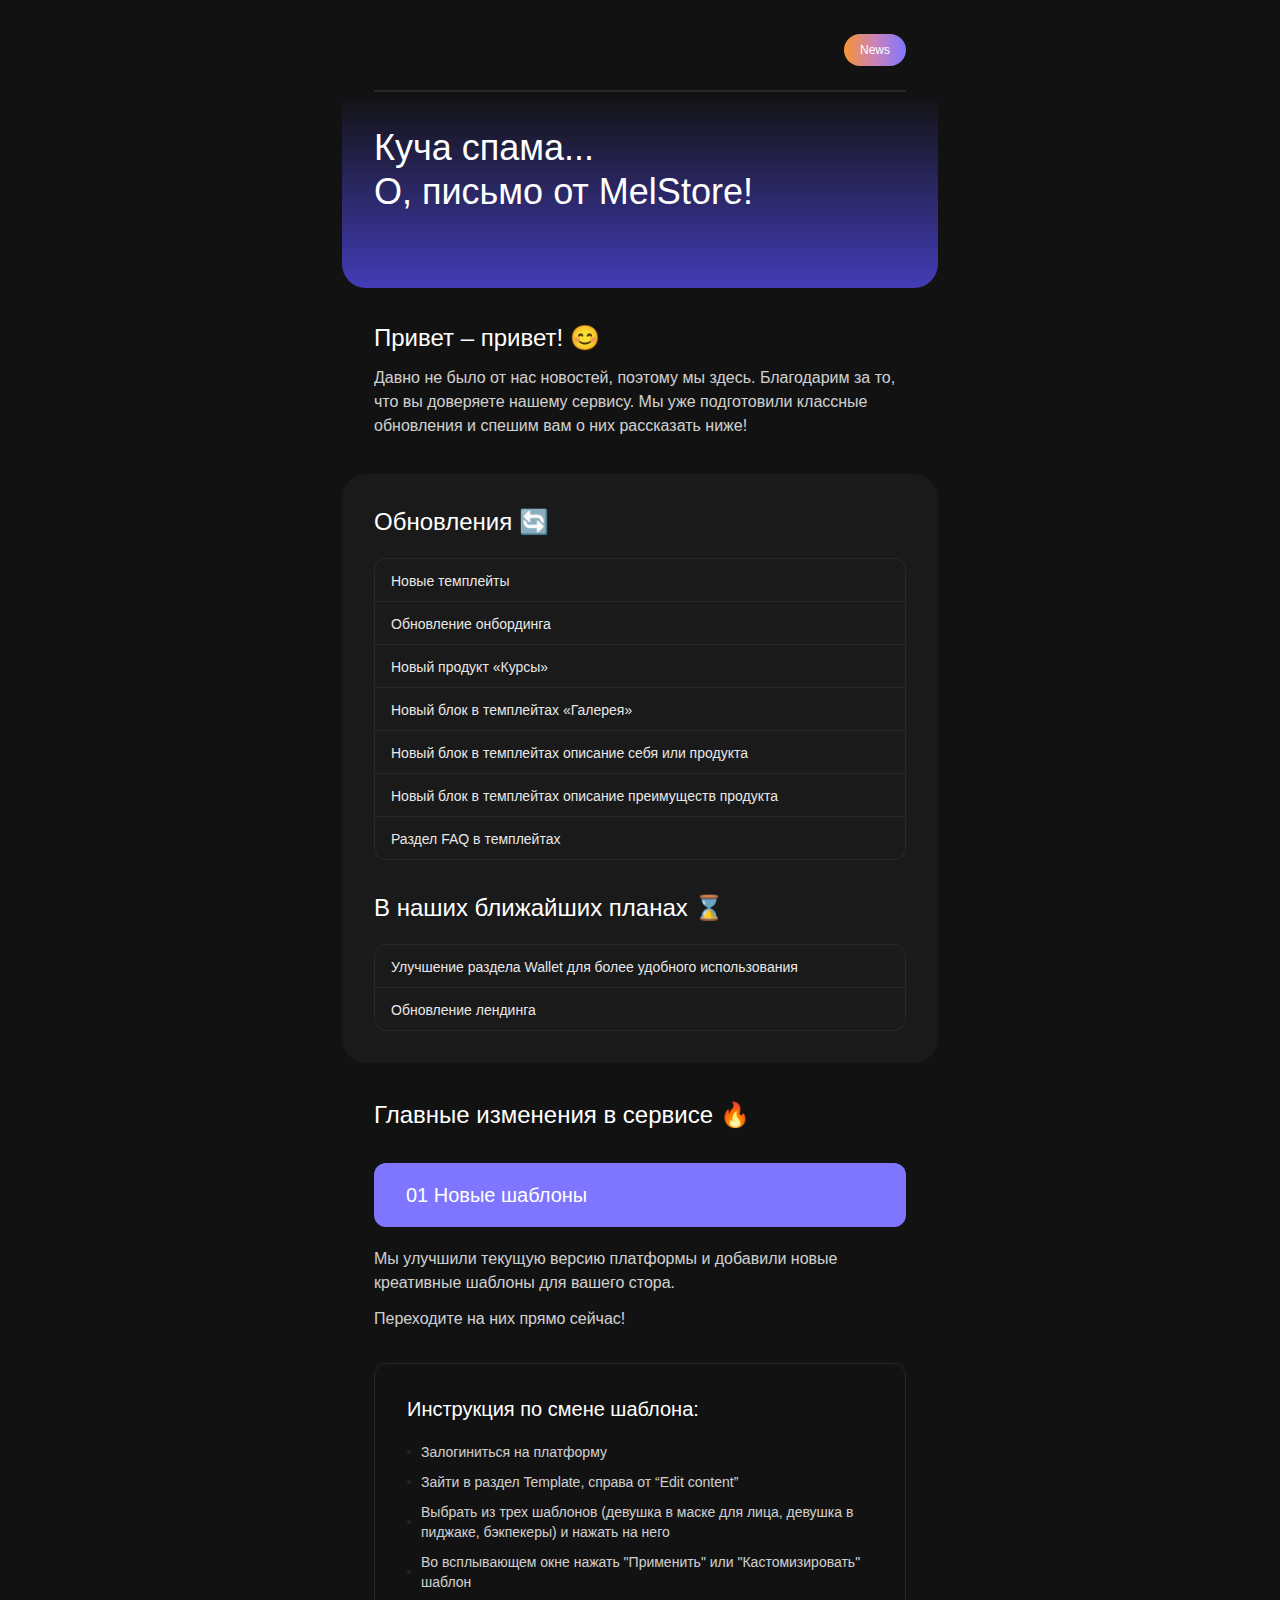
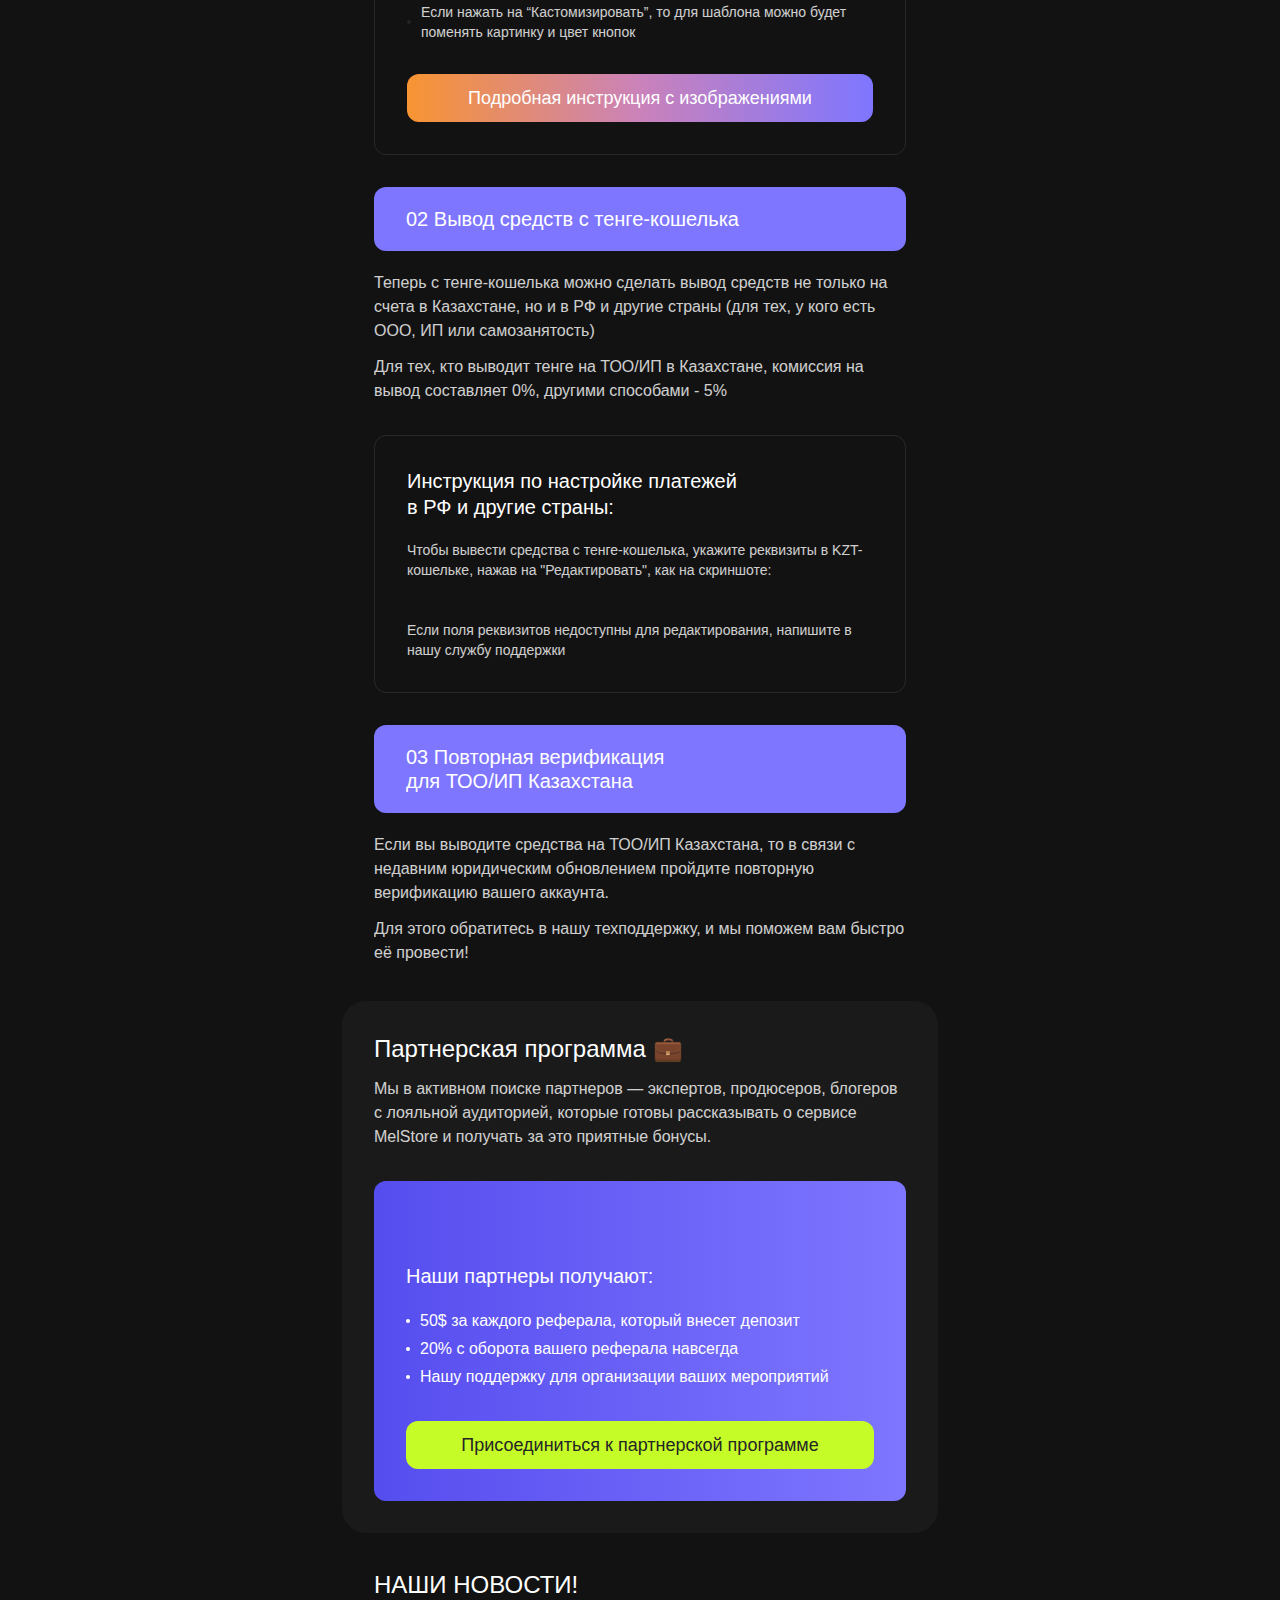
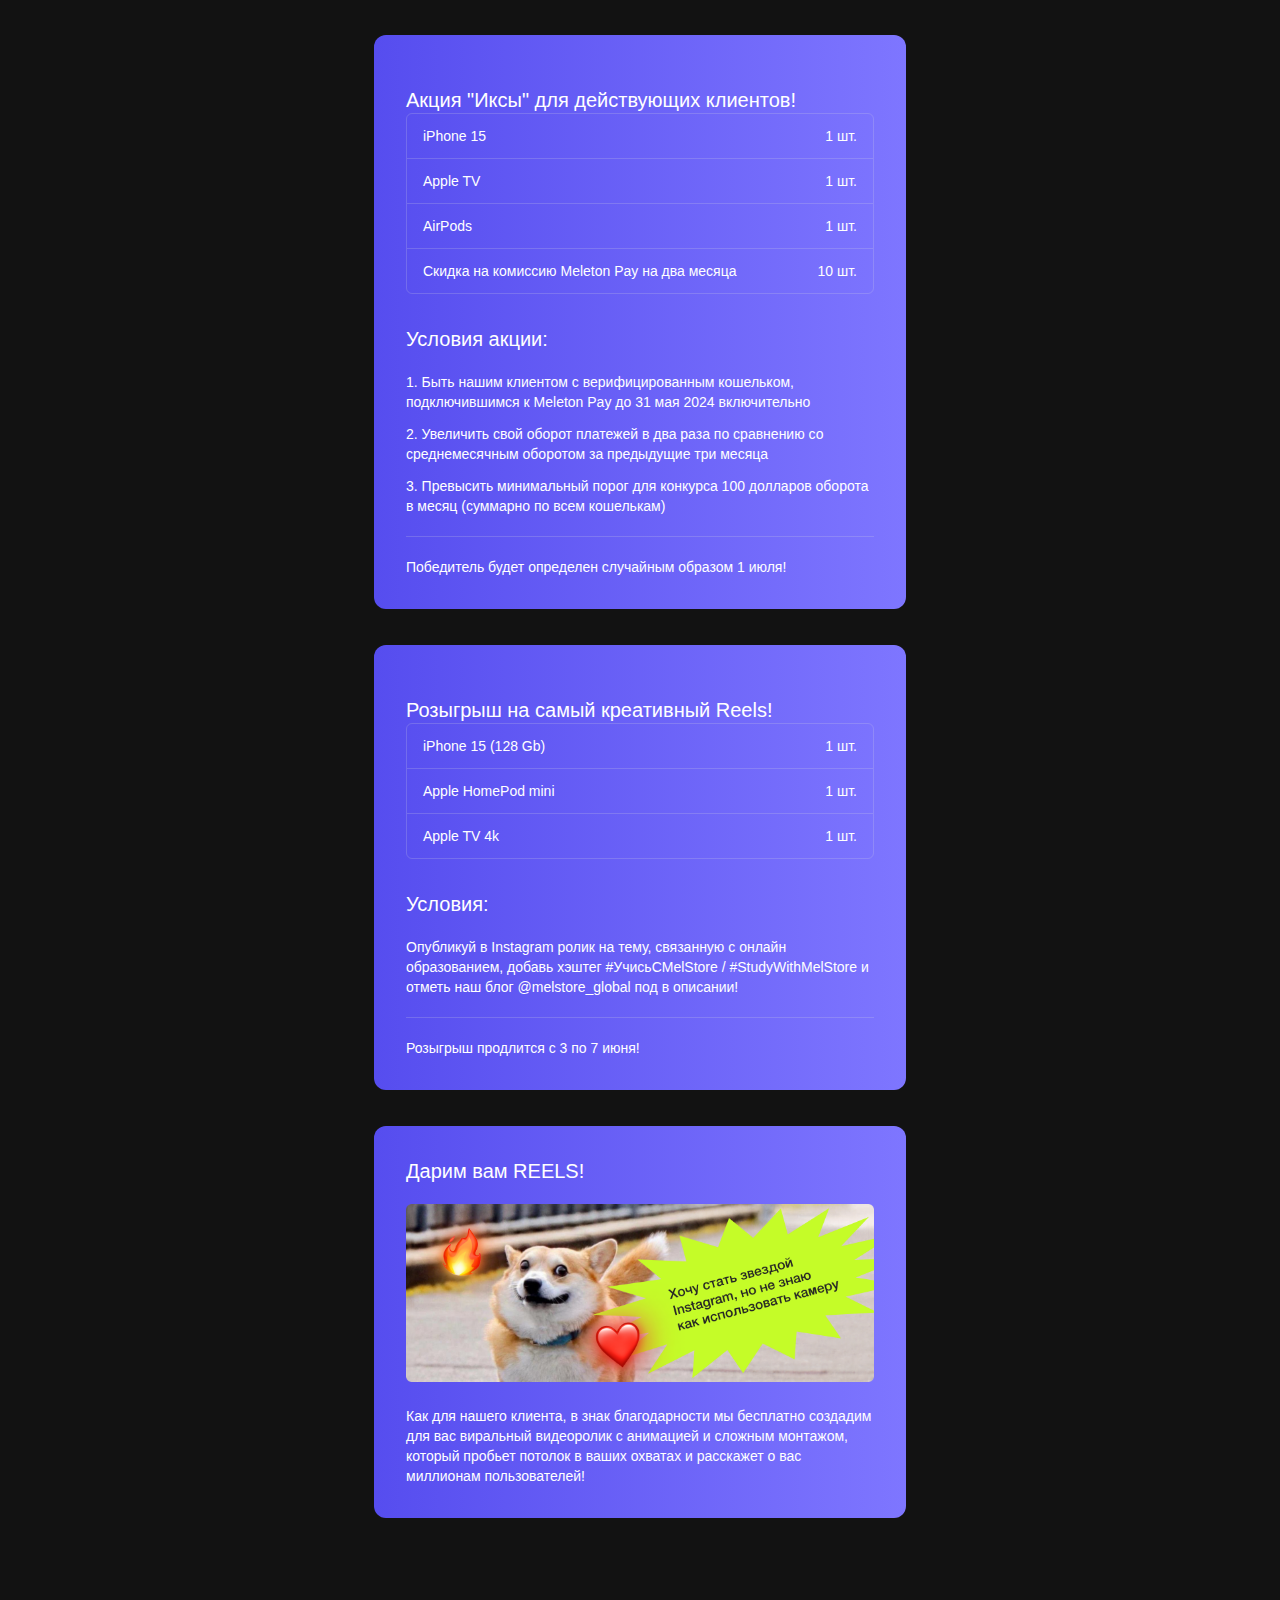
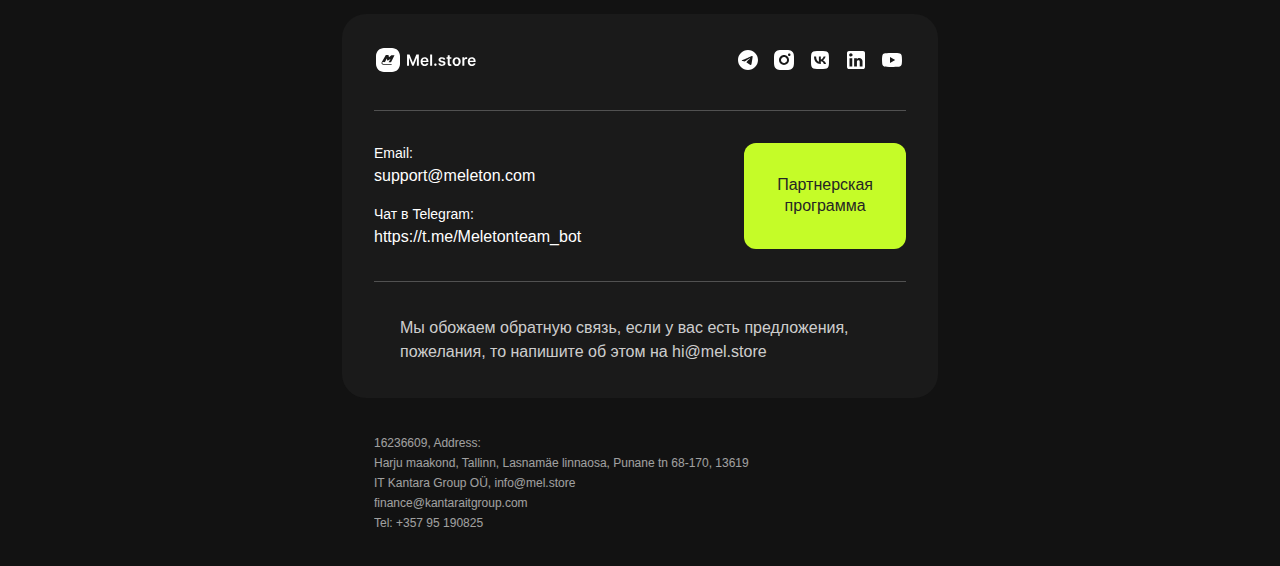
==== dark.html @ ae2aa960 "dark mode ready" ====
<!DOCTYPE html>
<html lang="en">
<head>
    <meta charset="UTF-8">
    <meta name="viewport" content="width=device-width, initial-scale=1.0">
    <title>
        Email-Mel.Store
    </title>
    <link rel="preconnect" href="https://fonts.googleapis.com">
    <link rel="preconnect" href="https://fonts.gstatic.com" crossorigin>
    <link href="https://fonts.googleapis.com/css2?family=Open+Sans:ital,wght@0,300..800;1,300..800&display=swap" rel="stylesheet">
    <link href="https://db.onlinewebfonts.com/c/0d49fc455f4a8951a42daf952412a713?family=Helvetica+Neue+Regular" rel="stylesheet">
    <style>
        
        * {
            margin: 0;
            padding: 0;
            font-family: "Helvetica Neue", sans-serif;
            box-sizing: border-box;
            list-style: none;
            text-decoration: none;
            src:url("https://candyfonts.com/wp-data/2018/10/26/11538/HELR45W.ttf") format("woff"),
            url("https://candyfonts.com/wp-data/2018/10/26/11538/HELR45W.ttf") format("opentype"),
            url("https://candyfonts.com/wp-data/2018/10/26/11538/HELR45W.ttf") format("truetype");
        }

        table {
            min-width: 100%;
            width: 100%;
        }
    </style>
</head>
<body style="max-width: 600px; margin: 0 auto; background: #121212;">
    
    <table style="width: 100%;">
        <tr>
            <td style="padding: 32px 32px 0px;">
                <p style="width: 100%; padding-bottom: 24px; display: flex; align-items: center; justify-content: space-between; border-bottom: 2px solid #282828;">
                    <a href="">
                        <img src="https://email-mel-tore-project.onrender.com/images/logo-light.svg" alt="">
                    </a>
                    <a href="" style="border-radius: 50px; padding: 8px 16px; color: #ffffff; font-size: 12px; line-height: 16px; font-weight: 400; background: linear-gradient(90.00deg, rgb(248, 148, 50),rgb(202, 130, 186) 50%,rgb(126, 118, 255) 100%);">
                        News
                    </a>
                </p>
            </td>
        </tr>
        <tr>
            <td style="padding: 32px; background: linear-gradient(180.00deg, rgb(18, 18, 18),rgb(67, 60, 183) 100%); border-radius: 0 0 24px 24px;">
                <h2 style="margin-bottom: 24px; font-size: 36px; line-height: 44px; font-weight: 500; color: #ffffff">Куча спама... <br> О, письмо от MelStore!</h2>
                <img src="https://email-mel-tore-project.onrender.com/images/home-img.png" width="100%" alt="">
            </td>
        </tr>
        <tr>
            <td style="padding: 32px;">
                <h3 style="color: #ffffff; font-size: 24px; font-weight: 500; line-height: 32px; margin-bottom: 12px;">Привет – привет! 😊</h3>
                <p style="color: #ffffff; opacity: 0.8; font-size: 16px; line-height: 24px; font-weight: 400;">Давно не было от нас новостей, поэтому мы здесь. Благодарим за то, что вы доверяете нашему сервису. Мы уже подготовили классные обновления и спешим вам о них рассказать ниже!</p>
            </td>
        </tr>
    </table>
    
    <table style="width: 100%;">
        <tr>
            <td style="border-radius: 24px; background: #1A1A1A; padding: 32px; color: #FFFFFF; font-size: 14px; line-height: 20px; font-weight: 400;">
                <h3 style="font-size: 24px; font-weight: 500; line-height: 32px; margin-bottom: 20px;">Обновления 🔄</h3>
                <p style="display: flex; align-items: center; justify-content: space-between; border: 1px solid #282828; padding: 12px 16px 10px; border-radius: 12px 12px 0 0;">
                    <span style="opacity: 0.9;">Новые темплейты</span>
                    <img src="https://email-mel-tore-project.onrender.com/images/tick-circle.svg" alt="">
                </p>
                <p style="display: flex; align-items: center; justify-content: space-between; border: 1px solid #282828; padding: 12px 16px 10px; border-top: 0;">
                    <span style="opacity: 0.9;">Обновление онбординга</span>
                    <img src="https://email-mel-tore-project.onrender.com/images/tick-circle.svg" alt="">
                </p>
                <p style="display: flex; align-items: center; justify-content: space-between; border: 1px solid #282828; padding: 12px 16px 10px; border-top: 0;">
                    <span style="opacity: 0.9;">Новый продукт «Курсы»</span>
                    <img src="https://email-mel-tore-project.onrender.com/images/tick-circle.svg" alt="">
                </p>
                <p style="display: flex; align-items: center; justify-content: space-between; border: 1px solid #282828; padding: 12px 16px 10px; border-top: 0;">
                    <span style="opacity: 0.9;">Новый блок в темплейтах «Галерея»</span>
                    <img src="https://email-mel-tore-project.onrender.com/images/tick-circle.svg" alt="">
                </p>
                <p style="display: flex; align-items: center; justify-content: space-between; border: 1px solid #282828; padding: 12px 16px 10px; border-top: 0;">
                    <span style="opacity: 0.9;">Новый блок в темплейтах описание себя или продукта</span>
                    <img src="https://email-mel-tore-project.onrender.com/images/tick-circle.svg" alt="">
                </p>
                <p style="display: flex; align-items: center; justify-content: space-between; border: 1px solid #282828; padding: 12px 16px 10px; border-top: 0;">
                    <span style="opacity: 0.9;">Новый блок в темплейтах описание преимуществ продукта</span>
                    <img src="https://email-mel-tore-project.onrender.com/images/tick-circle.svg" alt="">
                </p>
                <p style="display: flex; align-items: center; justify-content: space-between; border: 1px solid #282828; padding: 12px 16px 10px; border-top: 0; border-radius: 0 0 12px 12px;">
                    <span style="opacity: 0.9;">Раздел FAQ в темплейтах</span>
                    <img src="https://email-mel-tore-project.onrender.com/images/tick-circle.svg" alt="">
                </p>

                <h3 style="font-size: 24px; font-weight: 500; line-height: 32px; margin: 32px 0 20px;">В наших ближайших планах ⌛</h3>
                <p style="display: flex; align-items: center; justify-content: space-between; border: 1px solid #282828; padding: 12px 16px 10px; border-radius: 12px 12px 0 0;">
                    <span style="opacity: 0.9;">Улучшение раздела Wallet для более удобного использования</span>
                    <img src="https://email-mel-tore-project.onrender.com/images/clock.svg" alt="">
                </p>
                <p style="display: flex; align-items: center; justify-content: space-between; border: 1px solid #282828; padding: 12px 16px 10px; border-top: 0; border-radius: 0 0 12px 12px;">
                    <span style="opacity: 0.9;">Обновление лендинга</span>
                    <img src="https://email-mel-tore-project.onrender.com/images/clock.svg" alt="">
                </p>
            </td>
        </tr>
    </table>

    <table>
        <tr>
            <td style="padding: 32px;">
                <h3 style="font-size: 24px; font-weight: 500; line-height: 32px; margin-bottom: 32px; color: #ffffff;">Главные изменения в сервисе 🔥</h3>
                <p style="display: flex; align-items: center; justify-content: space-between; padding: 20px 32px; background: #7E76FF; border-radius: 12px; color: #FFFFFF; font-size: 20px; line-height: 24px; font-weight: 500; margin-bottom: 20px;">
                    <span>01 Новые шаблоны</span>
                    <img src="https://email-mel-tore-project.onrender.com/images/dog_1.png" alt="">
                </p>
                <p style="font-size: 16px; line-height: 24px; font-weight: 400; color: #ffffff; opacity: 0.8; margin-bottom: 12px;">
                    Мы улучшили текущую версию платформы и добавили новые креативные шаблоны для вашего стора. 
                </p>
                <p style="font-size: 16px; line-height: 24px; font-weight: 400; color: #ffffff; opacity: 0.8; margin-bottom: 32px;">
                    Переходите на них прямо сейчас!
                </p>
                <p style="display: flex; flex-direction: column; gap: 10px; padding: 32px; border-radius: 12px; border: 1px solid #282828; color: #ffffff; margin-bottom: 32px;">
                    <span style="font-size: 20px; line-height: 26px; font-weight: 500; padding-bottom: 10px;">Инструкция по смене шаблона:</span>
                    <span style="display: flex; align-items: center; gap: 10px;">
                        <span style="background: #252525; width: 4px; height: 4px; border-radius: 50%; flex-shrink: 0;"></span>
                        <span style="font-size: 14px; line-height: 20px; font-weight: 400; opacity: 0.8;">Залогиниться на платформу</span>
                    </span>
                    <span style="display: flex; align-items: center; gap: 10px;">
                        <span style="background: #252525; width: 4px; height: 4px; border-radius: 50%; flex-shrink: 0;"></span>
                        <span style="font-size: 14px; line-height: 20px; font-weight: 400; opacity: 0.8;">Зайти в раздел Template, справа от “Edit content”</span>
                    </span>
                    <span style="display: flex; align-items: center; gap: 10px;">
                        <span style="background: #252525; width: 4px; height: 4px; border-radius: 50%; flex-shrink: 0;"></span>
                        <span style="font-size: 14px; line-height: 20px; font-weight: 400; opacity: 0.8;">Выбрать из трех шаблонов (девушка в маске для лица, девушка в пиджаке, бэкпекеры) и нажать на него</span>
                    </span>
                    <span style="display: flex; align-items: center; gap: 10px;">
                        <span style="background: #252525; width: 4px; height: 4px; border-radius: 50%; flex-shrink: 0;"></span>
                        <span style="font-size: 14px; line-height: 20px; font-weight: 400; opacity: 0.8;">Во всплывающем окне нажать "Применить" или "Кастомизировать" шаблон</span>
                    </span>
                    <span style="display: flex; align-items: center; gap: 10px;">
                        <span style="background: #252525; width: 4px; height: 4px; border-radius: 50%; flex-shrink: 0;"></span>
                        <span style="font-size: 14px; line-height: 20px; font-weight: 400; opacity: 0.8;">Если нажать на “Кастомизировать”, то для шаблона можно будет поменять картинку и цвет кнопок</span>
                    </span>
                    <a href="" style="border-radius: 12px; color: #ffffff; font-size: 18px; line-height: 24px; font-weight: 500; margin-top: 22px; display: flex; width: 100%; height: 48px; align-items: center; justify-content: center; background: linear-gradient(90.00deg, rgb(248, 148, 50),rgb(202, 130, 186) 50%,rgb(126, 118, 255) 100%);">
                        Подробная инструкция с изображениями
                    </a>
                </p>
                <p style="display: flex; align-items: center; justify-content: space-between; padding: 20px 32px; background: #7E76FF; border-radius: 12px; color: #FFFFFF; font-size: 20px; line-height: 24px; font-weight: 500; margin-bottom: 20px;">
                    <span>02 Вывод средств с тенге-кошелька</span>
                    <img src="https://email-mel-tore-project.onrender.com/images/dog_2.png" alt="">
                </p>
                <p style="font-size: 16px; line-height: 24px; font-weight: 400; color: #ffffff; opacity: 0.8; margin-bottom: 12px;">
                    Теперь с тенге-кошелька можно сделать вывод средств не только на счета в Казахстане, но и в РФ и другие страны (для тех, у кого есть ООО, ИП или самозанятость)
                </p>
                <p style="font-size: 16px; line-height: 24px; font-weight: 400; color: #ffffff; opacity: 0.8; margin-bottom: 32px;">
                    Для тех, кто выводит тенге на ТОО/ИП в Казахстане, комиссия на вывод составляет 0%, другими способами - 5%
                </p>
                <p style="border: 1px solid #282828; margin-bottom: 32px; border-radius: 12px; padding: 32px; color: #ffffff; display: flex; flex-direction: column; gap: 20px;">
                    <span style="font-size: 20px; line-height: 26px; font-weight: 500;">
                        Инструкция по настройке платежей <br>
                        в РФ и другие страны:
                    </span>
                    <span style="font-size: 14px; line-height: 20px; font-weight: 400; opacity: 0.8;">
                        Чтобы вывести средства с тенге-кошелька, укажите реквизиты в KZT-кошельке, нажав на "Редактировать", как на скриншоте:
                    </span>
                    <img src="https://email-mel-tore-project.onrender.com/images/hammond.png" width="100%" alt="">
                    <span style="font-size: 14px; line-height: 20px; font-weight: 400; opacity: 0.8;">
                        Если поля реквизитов недоступны для редактирования, напишите в нашу службу поддержки
                    </span>
                </p>
                <p style="display: flex; align-items: center; justify-content: space-between; padding: 20px 32px; background: #7E76FF; border-radius: 12px; color: #FFFFFF; font-size: 20px; line-height: 24px; font-weight: 500; margin-bottom: 20px;">
                    <span>03 Повторная верификация <br> для ТОО/ИП Казахстана</span>
                    <img src="https://email-mel-tore-project.onrender.com/images/dog_3.png" alt="">
                </p>
                <p style="font-size: 16px; line-height: 24px; font-weight: 400; color: #ffffff; opacity: 0.8; margin-bottom: 12px;">
                    Если вы выводите средства на ТОО/ИП Казахстана, то в связи с недавним юридическим обновлением пройдите повторную верификацию вашего аккаунта.
                </p>
                <p style="font-size: 16px; line-height: 24px; font-weight: 400; color: #ffffff; opacity: 0.8;">
                    Для этого обратитесь в нашу техподдержку, и мы поможем вам быстро её провести!
                </p>
            </td>
        </tr>
    </table>

    <table>
        <tr>
            <td style="padding: 32px; background: #1A1A1A; border-radius: 24px; color: #ffffff;">
                <h3 style="font-size: 24px; font-weight: 500; line-height: 32px; margin-bottom: 12px;">Партнерская программа 💼</h3>
                <p style="opacity: 0.8; font-size: 16px; line-height: 24px; font-weight: 400; margin-bottom: 32px;">
                    Мы в активном поиске партнеров — экспертов, продюсеров, блогеров с лояльной аудиторией, которые готовы рассказывать о сервисе MelStore и получать за это приятные бонусы.
                </p>
                <p style="color: #FFFFFF; background: linear-gradient(90.00deg, rgb(86, 77, 239),rgb(126, 118, 255) 100%); padding: 32px; border-radius: 12px;">
                    <img src="https://email-mel-tore-project.onrender.com/images/discount.png" width="100%" alt="">
                    <span style="margin: 32px 0 20px; display: block; font-size: 20px; line-height: 26px; font-weight: 500;">
                        Наши партнеры получают:
                    </span>
                    <span style="display: flex; align-items: center; gap: 10px; margin-bottom: 4px; font-size: 16px; line-height: 24px; font-weight: 400;">
                        <span style="width: 4px; height: 4px; border-radius: 50%; background: #ffffff; flex-shrink: 0;"></span>
                        <span>50$ за каждого реферала, который внесет депозит</span>
                    </span>
                    <span style="display: flex; align-items: center; gap: 10px; margin-bottom: 4px; font-size: 16px; line-height: 24px; font-weight: 400;">
                        <span style="width: 4px; height: 4px; border-radius: 50%; background: #ffffff; flex-shrink: 0;"></span>
                        <span>20% с оборота вашего реферала навсегда</span>
                    </span>
                    <span style="display: flex; align-items: center; gap: 10px; margin-bottom: 32px; font-size: 16px; line-height: 24px; font-weight: 400;">
                        <span style="width: 4px; height: 4px; border-radius: 50%; background: #ffffff; flex-shrink: 0;"></span>
                        <span>Нашу поддержку для организации ваших мероприятий</span>
                    </span>
                    <a href="" style="background: #C5FC28; width: 100%; display: flex; align-items: center; justify-content: center; padding: 12px; font-size: 18px; line-height: 24px; font-weight: 500; color: #252525; border-radius: 12px;">
                        Присоединиться к партнерской программе
                    </a>
                </p>
            </td>
        </tr>
    </table>

    <table style="padding: 0 32px; margin-top: 32px;">
        <tr>
            <td>
                <h3 style="color: #ffffff; margin-bottom: 32px; font-size: 24px; line-height: 32px; font-weight: 500;">НАШИ НОВОСТИ!</h3>
            </td>
        </tr>
        <tr>
            <th style="background: linear-gradient(90.00deg, rgb(86, 77, 239),rgb(126, 118, 255) 100%); border-radius: 12px; padding: 32px; text-align: left;">
                <strong style=" font-size: 20px; font-weight: 500; line-height: 26px; color: #FFFFFF">
                    Акция "Иксы" для действующих клиентов!
                </strong>
                <img style="margin: 20px 0; width: 100%;" src="https://email-mel-tore-project.onrender.com/images/new_1.png" alt="">
                <ul style="border-radius: 6px; border: 1px solid rgba(225, 225, 225, 0.2); margin-bottom: 32px;">
                    <li style="border-bottom: 1px solid rgba(225, 225, 225, 0.2); padding: 12px 16px; display: flex; justify-content: space-between; align-items: center;">
                        <span style="color: rgb(255, 255, 255);font-size: 14px;font-weight: 400;line-height: 20px;letter-spacing: 0%;">
                            iPhone 15
                        </span>
                        <span style="color: rgb(255, 255, 255);font-size: 14px;font-weight: 400;line-height: 20px;letter-spacing: 0%;">
                            1 шт.
                        </span>
                    </li>
                    <li style="border-bottom: 1px solid rgba(225, 225, 225, 0.2); padding: 12px 16px; display: flex; justify-content: space-between; align-items: center;">
                        <span style="color: rgb(255, 255, 255);font-size: 14px;font-weight: 400;line-height: 20px;letter-spacing: 0%;">
                            Apple TV
                        </span>
                        <span style="color: rgb(255, 255, 255);font-size: 14px;font-weight: 400;line-height: 20px;letter-spacing: 0%;">
                            1 шт.
                        </span>
                    </li>
                    <li style="padding: 12px 16px; display: flex; justify-content: space-between; align-items: center;border-bottom: 1px solid rgba(225, 225, 225, 0.2);">
                        <span style="color: rgb(255, 255, 255);font-size: 14px;font-weight: 400;line-height: 20px;letter-spacing: 0%;">
                            AirPods
                        </span>
                        <span style="color: rgb(255, 255, 255);font-size: 14px;font-weight: 400;line-height: 20px;letter-spacing: 0%;">
                            1 шт.
                        </span>
                    </li>
                    <li style="padding: 12px 16px; display: flex; justify-content: space-between; align-items: center;">
                        <span style="color: rgb(255, 255, 255);font-size: 14px;font-weight: 400;line-height: 20px;letter-spacing: 0%;">
                            Скидка на комиссию Meleton Pay на два месяца
                        </span>
                        <span style="color: rgb(255, 255, 255);font-size: 14px;font-weight: 400;line-height: 20px;letter-spacing: 0%;">
                            10 шт.
                        </span>
                    </li>
                </ul>
                <strong style=" font-size: 20px; font-weight: 500; line-height: 26px; color: #FFFFFF">
                    Условия акции:
                </strong>
                <p style="font-size: 14px;font-weight: 400;line-height: 20px;color: #FFFFFF; margin-top: 20px;  margin-bottom: 12px;">
                    1. Быть нашим клиентом с верифицированным кошельком, подключившимся к Meleton Pay до 31 мая 2024 включительно
                </p>
                <p style="font-size: 14px;font-weight: 400;line-height: 20px;color: #FFFFFF;  margin-bottom: 12px;">
                    2. Увеличить свой оборот платежей в два раза по сравнению со среднемесячным оборотом за предыдущие три месяца
                </p>
                <p style="font-size: 14px;font-weight: 400;line-height: 20px;color: #FFFFFF; padding-bottom: 20px; border-bottom: 1px solid #E1E1E133; margin-bottom: 20px;">
                    3. Превысить минимальный порог для конкурса 100 долларов оборота в месяц (суммарно по всем кошелькам)
                </p>
                <span style="font-size: 14px;font-weight: 400;line-height: 20px;color: #FFFFFF;">
                    Победитель будет определен случайным образом 1 июля!
                </span>
            </th>
        </tr>
    </table>

    <table style="padding: 0 32px; margin-top: 32px;">
        <tr>
            <th style="background: linear-gradient(90.00deg, rgb(86, 77, 239),rgb(126, 118, 255) 100%); border-radius: 12px; padding: 32px; text-align: left;">
                <strong style=" font-size: 20px; font-weight: 500; line-height: 26px; color: #FFFFFF">
                    Розыгрыш на самый креативный Reels!
                </strong>
                <img style="margin: 20px 0; width: 100%;" src="https://email-mel-tore-project.onrender.com/images/new_2.png" alt="">
                <ul style="border-radius: 6px; border: 1px solid rgba(225, 225, 225, 0.2); margin-bottom: 32px;">
                    <li style="border-bottom: 1px solid rgba(225, 225, 225, 0.2); padding: 12px 16px; display: flex; justify-content: space-between; align-items: center;">
                        <span style="color: rgb(255, 255, 255);font-size: 14px;font-weight: 400;line-height: 20px;letter-spacing: 0%;">
                            iPhone 15 (128 Gb)
                        </span>
                        <span style="color: rgb(255, 255, 255);font-size: 14px;font-weight: 400;line-height: 20px;letter-spacing: 0%;">
                            1 шт.
                        </span>
                    </li>
                    <li style="border-bottom: 1px solid rgba(225, 225, 225, 0.2); padding: 12px 16px; display: flex; justify-content: space-between; align-items: center;">
                        <span style="color: rgb(255, 255, 255);font-size: 14px;font-weight: 400;line-height: 20px;letter-spacing: 0%;">
                            Apple HomePod mini
                        </span>
                        <span style="color: rgb(255, 255, 255);font-size: 14px;font-weight: 400;line-height: 20px;letter-spacing: 0%;">
                            1 шт.
                        </span>
                    </li>
                    <li style="padding: 12px 16px; display: flex; justify-content: space-between; align-items: center;">
                        <span style="color: rgb(255, 255, 255);font-size: 14px;font-weight: 400;line-height: 20px;letter-spacing: 0%;">
                            Apple TV 4k
                        </span>
                        <span style="color: rgb(255, 255, 255);font-size: 14px;font-weight: 400;line-height: 20px;letter-spacing: 0%;">
                            1 шт.
                        </span>
                    </li>
                </ul>
                <strong style=" font-size: 20px; font-weight: 500; line-height: 26px; color: #FFFFFF">
                    Условия:
                </strong>
                <p style="font-size: 14px;font-weight: 400;line-height: 20px;color: #FFFFFF; margin-top: 20px; padding-bottom: 20px; border-bottom: 1px solid #E1E1E133; margin-bottom: 20px;">
                    Опубликуй в Instagram ролик на тему, связанную с онлайн образованием, добавь хэштег #УчисьСMelStore / #StudyWithMelStore и отметь наш блог <a style="color: #FFFFFF;" href="@melstore_global">@melstore_global</a> под в описании!
                </p>
                <span style="font-size: 14px;font-weight: 400;line-height: 20px;color: #FFFFFF;">
                    Розыгрыш продлится с 3 по 7 июня!
                </span>
            </th>
        </tr>
    </table>

    <table style="padding: 0 32px; margin-top: 32px;">
        <tr>
            <th style="background: linear-gradient(90.00deg, rgb(86, 77, 239),rgb(126, 118, 255) 100%); border-radius: 12px; padding: 32px; text-align: left;">
                <strong style="font-size: 20px;font-weight: 500;line-height: 26px;color: #FFFFFF;">
                    Дарим вам REELS!
                </strong>
                <img style="margin: 20px 0; width: 100%;" src="./images/reels_img.png" alt="">
                <p style="font-size: 14px;font-weight: 400;line-height: 20px; color: #FFFFFF;">
                    Как для нашего клиента, в знак благодарности мы бесплатно создадим для вас виральный видеоролик с анимацией и сложным монтажом, который пробьет потолок в ваших охватах и расскажет о вас миллионам пользователей!
                </p>
            </th>
        </tr>
    </table>

    <table style="padding: 0 32px;">
        <tr>
            <td style="display: flex; flex-wrap: wrap; gap: 24px; margin: 32px 0;">
                <img style="width: calc(100% / 2 - 13px);" src="https://email-mel-tore-project.onrender.com/images/card_img.png" alt="">
                <img style="width: calc(100% / 2 - 13px);" src="https://email-mel-tore-project.onrender.com/images/card_img.png" alt="">
                <img style="width: calc(100% / 2 - 13px);" src="https://email-mel-tore-project.onrender.com/images/card_img.png" alt="">
                <img style="width: calc(100% / 2 - 13px);" src="https://email-mel-tore-project.onrender.com/images/card_img.png" alt="">
            </td>
        </tr>
    </table>

    <table>
        <tr>
            <td style="border-radius: 24px; background: #1A1A1A; padding: 32px; width: 100%;">
                <table style="padding-bottom: 32px; border-bottom: 1px solid #515151; width: 100%; margin-bottom: 32px;">
                    <tr>
                        <td>
                            <a href="/">
                                <svg width="100" height="24" viewBox="0 0 100 24" fill="none" xmlns="http://www.w3.org/2000/svg">
                                    <path d="M31.0322 6.5127H33.5266L36.8672 14.6664H36.9991L40.3397 6.5127H42.8341V17.7652H40.8781V10.0346H40.7737L37.6639 17.7322H36.2024L33.0926 10.0181H32.9882V17.7652H31.0322V6.5127Z" fill="white"/>
                                    <path d="M48.7021 17.93C47.856 17.93 47.1252 17.7542 46.5099 17.4026C45.8982 17.0473 45.4275 16.5454 45.0978 15.8971C44.7681 15.2451 44.6033 14.4777 44.6033 13.595C44.6033 12.7268 44.7681 11.965 45.0978 11.3093C45.4311 10.65 45.8963 10.1372 46.4934 9.77087C47.0904 9.40091 47.7919 9.21594 48.5977 9.21594C49.1179 9.21594 49.6087 9.30018 50.0702 9.46868C50.5354 9.63351 50.9457 9.88991 51.301 10.2379C51.6599 10.5859 51.942 11.0291 52.1471 11.5675C52.3522 12.1023 52.4548 12.7397 52.4548 13.4796V14.0895H45.5374V12.7488H50.5482C50.5446 12.3679 50.4622 12.0291 50.301 11.7324C50.1398 11.432 49.9146 11.1957 49.6252 11.0236C49.3395 10.8514 49.0061 10.7654 48.6252 10.7654C48.2186 10.7654 47.8615 10.8643 47.5538 11.062C47.2461 11.2562 47.0062 11.5126 46.834 11.8313C46.6655 12.1463 46.5795 12.4924 46.5758 12.8697V14.04C46.5758 14.5308 46.6655 14.9521 46.845 15.3037C47.0245 15.6517 47.2754 15.9191 47.5978 16.1059C47.9201 16.289 48.2974 16.3806 48.7296 16.3806C49.019 16.3806 49.2809 16.3403 49.5153 16.2597C49.7497 16.1755 49.953 16.0528 50.1252 15.8916C50.2973 15.7304 50.4274 15.5308 50.5153 15.2927L52.3724 15.5015C52.2552 15.9923 52.0317 16.4209 51.7021 16.7872C51.3761 17.1498 50.9585 17.4319 50.4493 17.6333C49.9402 17.8311 49.3578 17.93 48.7021 17.93Z" fill="white"/>
                                    <path d="M56.1264 6.5127V17.7652H54.1375V6.5127H56.1264Z" fill="white"/>
                                    <path d="M59.397 17.8861C59.0636 17.8861 58.7779 17.7689 58.5398 17.5344C58.3017 17.3 58.1845 17.0143 58.1882 16.6773C58.1845 16.3477 58.3017 16.0656 58.5398 15.8312C58.7779 15.5968 59.0636 15.4795 59.397 15.4795C59.7193 15.4795 59.9995 15.5968 60.2376 15.8312C60.4794 16.0656 60.6021 16.3477 60.6057 16.6773C60.6021 16.9008 60.5435 17.104 60.4299 17.2872C60.32 17.4703 60.1735 17.6169 59.9904 17.7267C59.8109 17.833 59.6131 17.8861 59.397 17.8861Z" fill="white"/>
                                    <path d="M69.3294 11.5565L67.5163 11.7543C67.465 11.5712 67.3753 11.399 67.2471 11.2379C67.1225 11.0767 66.954 10.9467 66.7416 10.8478C66.5291 10.7489 66.2691 10.6994 65.9614 10.6994C65.5475 10.6994 65.1995 10.7892 64.9174 10.9686C64.6391 11.1481 64.5017 11.3807 64.5054 11.6664C64.5017 11.9118 64.5914 12.1115 64.7746 12.2653C64.9614 12.4192 65.2691 12.5455 65.6977 12.6444L67.1372 12.9521C67.9357 13.1243 68.5291 13.3972 68.9174 13.7708C69.3093 14.1444 69.5071 14.6334 69.5108 15.2378C69.5071 15.7689 69.3514 16.2378 69.0437 16.6443C68.7397 17.0473 68.3166 17.3623 67.7745 17.5894C67.2324 17.8165 66.6097 17.93 65.9064 17.93C64.8735 17.93 64.042 17.7139 63.412 17.2817C62.782 16.8458 62.4065 16.2396 62.2856 15.4631L64.2252 15.2762C64.3131 15.6572 64.4999 15.9447 64.7856 16.1389C65.0713 16.333 65.4431 16.4301 65.9009 16.4301C66.3735 16.4301 66.7526 16.333 67.0383 16.1389C67.3277 15.9447 67.4723 15.7048 67.4723 15.4191C67.4723 15.1773 67.3789 14.9777 67.1921 14.8202C67.009 14.6627 66.7233 14.5418 66.335 14.4576L64.8955 14.1554C64.086 13.9869 63.4871 13.703 63.0988 13.3038C62.7105 12.9008 62.5182 12.3917 62.5219 11.7763C62.5182 11.2562 62.6593 10.8056 62.945 10.4247C63.2343 10.0401 63.6354 9.7434 64.1482 9.53461C64.6647 9.32216 65.2599 9.21594 65.9339 9.21594C66.9229 9.21594 67.7013 9.42655 68.269 9.84779C68.8404 10.269 69.1939 10.8386 69.3294 11.5565Z" fill="white"/>
                                    <path d="M75.365 9.32582V10.8643H70.5135V9.32582H75.365ZM71.7113 7.30389H73.7002V15.2268C73.7002 15.4942 73.7405 15.6993 73.8211 15.8422C73.9053 15.9814 74.0152 16.0766 74.1508 16.1279C74.2863 16.1792 74.4365 16.2048 74.6013 16.2048C74.7259 16.2048 74.8394 16.1956 74.942 16.1773C75.0482 16.159 75.1288 16.1425 75.1837 16.1279L75.5189 17.6828C75.4127 17.7194 75.2606 17.7597 75.0628 17.8037C74.8687 17.8476 74.6306 17.8733 74.3486 17.8806C73.8504 17.8952 73.4017 17.8201 73.0024 17.6553C72.6032 17.4868 72.2863 17.2268 72.0519 16.8751C71.8211 16.5235 71.7076 16.0839 71.7113 15.5565V7.30389Z" fill="white"/>
                                    <path d="M80.619 17.93C79.7949 17.93 79.0806 17.7487 78.4762 17.3861C77.8718 17.0235 77.403 16.5161 77.0697 15.8641C76.74 15.2121 76.5752 14.4503 76.5752 13.5785C76.5752 12.7067 76.74 11.943 77.0697 11.2873C77.403 10.6317 77.8718 10.1225 78.4762 9.75988C79.0806 9.39725 79.7949 9.21594 80.619 9.21594C81.4432 9.21594 82.1575 9.39725 82.7619 9.75988C83.3662 10.1225 83.8333 10.6317 84.1629 11.2873C84.4963 11.943 84.6629 12.7067 84.6629 13.5785C84.6629 14.4503 84.4963 15.2121 84.1629 15.8641C83.8333 16.5161 83.3662 17.0235 82.7619 17.3861C82.1575 17.7487 81.4432 17.93 80.619 17.93ZM80.63 16.3367C81.0769 16.3367 81.4505 16.214 81.7509 15.9685C82.0512 15.7195 82.2747 15.3861 82.4212 14.9686C82.5714 14.551 82.6465 14.0858 82.6465 13.573C82.6465 13.0565 82.5714 12.5895 82.4212 12.1719C82.2747 11.7507 82.0512 11.4155 81.7509 11.1664C81.4505 10.9174 81.0769 10.7928 80.63 10.7928C80.1722 10.7928 79.7912 10.9174 79.4872 11.1664C79.1868 11.4155 78.9616 11.7507 78.8114 12.1719C78.6649 12.5895 78.5916 13.0565 78.5916 13.573C78.5916 14.0858 78.6649 14.551 78.8114 14.9686C78.9616 15.3861 79.1868 15.7195 79.4872 15.9685C79.7912 16.214 80.1722 16.3367 80.63 16.3367Z" fill="white"/>
                                    <path d="M86.3511 17.7652V9.32582H88.2796V10.7324H88.3675C88.5213 10.2452 88.7851 9.86977 89.1587 9.60604C89.536 9.33864 89.9664 9.20495 90.4499 9.20495C90.5598 9.20495 90.6825 9.21044 90.818 9.22143C90.9572 9.22875 91.0726 9.24158 91.1642 9.25989V11.0895C91.0799 11.0602 90.9462 11.0346 90.7631 11.0126C90.5836 10.987 90.4096 10.9741 90.2411 10.9741C89.8785 10.9741 89.5525 11.0529 89.2631 11.2104C88.9774 11.3642 88.7521 11.5785 88.5873 11.8532C88.4225 12.128 88.34 12.4448 88.34 12.8038V17.7652H86.3511Z" fill="white"/>
                                    <path d="M95.8742 17.93C95.0281 17.93 94.2973 17.7542 93.682 17.4026C93.0702 17.0473 92.5996 16.5454 92.2699 15.8971C91.9402 15.2451 91.7754 14.4777 91.7754 13.595C91.7754 12.7268 91.9402 11.965 92.2699 11.3093C92.6032 10.65 93.0684 10.1372 93.6655 9.77087C94.2625 9.40091 94.964 9.21594 95.7698 9.21594C96.29 9.21594 96.7808 9.30018 97.2423 9.46868C97.7075 9.63351 98.1178 9.88991 98.4731 10.2379C98.832 10.5859 99.1141 11.0291 99.3192 11.5675C99.5243 12.1023 99.6269 12.7397 99.6269 13.4796V14.0895H92.7094V12.7488H97.7203C97.7167 12.3679 97.6343 12.0291 97.4731 11.7324C97.3119 11.432 97.0867 11.1957 96.7973 11.0236C96.5116 10.8514 96.1782 10.7654 95.7973 10.7654C95.3907 10.7654 95.0336 10.8643 94.7259 11.062C94.4182 11.2562 94.1783 11.5126 94.0061 11.8313C93.8376 12.1463 93.7516 12.4924 93.7479 12.8697V14.04C93.7479 14.5308 93.8376 14.9521 94.0171 15.3037C94.1966 15.6517 94.4475 15.9191 94.7699 16.1059C95.0922 16.289 95.4695 16.3806 95.9017 16.3806C96.1911 16.3806 96.453 16.3403 96.6874 16.2597C96.9218 16.1755 97.1251 16.0528 97.2973 15.8916C97.4694 15.7304 97.5995 15.5308 97.6874 15.2927L99.5445 15.5015C99.4273 15.9923 99.2038 16.4209 98.8742 16.7872C98.5482 17.1498 98.1306 17.4319 97.6214 17.6333C97.1123 17.8311 96.5299 17.93 95.8742 17.93Z" fill="white"/>
                                    <path fill-rule="evenodd" clip-rule="evenodd" d="M7.99998 0H16C20.4183 0 24 3.58172 24 7.99998V16C24 20.4183 20.4183 24 16 24H7.99998C3.58172 24 0 20.4183 0 16V7.99998C0 3.58172 3.58172 0 7.99998 0ZM9.83562 7.0002L5.68001 14.1761C5.55738 14.4422 5.49615 14.7337 5.50105 15.028C5.53322 15.4691 5.72128 15.883 6.03 16.1922C6.3387 16.5014 6.74688 16.6847 7.17804 16.7077C8.0811 16.7561 11.2341 16.8736 15.5345 16.9889L15.7462 16.1496C11.1517 15.9847 7.83096 15.8708 7.33794 15.8778C7.19292 15.8796 7.0491 15.8498 6.91614 15.7904C6.76608 15.7324 6.63168 15.6385 6.52434 15.5163C6.417 15.3941 6.33984 15.2474 6.29928 15.0884C6.27684 14.9548 6.28284 14.8178 6.31698 14.6868C6.35106 14.5558 6.41238 14.434 6.4968 14.3295C6.67674 14.1202 6.92346 14.0922 7.93482 14.1142C8.31858 14.1227 8.64234 14.1347 8.88228 14.1446L10.784 10.4585L11.4765 12.7912L14.5681 10.9241L12.5946 14.2661L15.0181 14.345L18.5008 7.29696L15.3229 7.17606L12.9799 9.37434L12.479 7.08612L9.83562 7.0002Z" fill="white"/>
                                </svg>
                            </a>
                            <td style="display: flex; justify-content: end; gap: 12px; ">
                                <a href="#" style="display: flex; align-items: center; justify-content: center;">
                                    <svg width="24" height="24" viewBox="0 0 24 24" fill="none" xmlns="http://www.w3.org/2000/svg">
                                        <path d="M12 2C6.48 2 2 6.48 2 12C2 17.52 6.48 22 12 22C17.52 22 22 17.52 22 12C22 6.48 17.52 2 12 2ZM16.64 8.8C16.49 10.38 15.84 14.22 15.51 15.99C15.37 16.74 15.09 16.99 14.83 17.02C14.25 17.07 13.81 16.64 13.25 16.27C12.37 15.69 11.87 15.33 11.02 14.77C10.03 14.12 10.67 13.76 11.24 13.18C11.39 13.03 13.95 10.7 14 10.49C14.0069 10.4582 14.006 10.4252 13.9973 10.3938C13.9886 10.3624 13.9724 10.3337 13.95 10.31C13.89 10.26 13.81 10.28 13.74 10.29C13.65 10.31 12.25 11.24 9.52 13.08C9.12 13.35 8.76 13.49 8.44 13.48C8.08 13.47 7.4 13.28 6.89 13.11C6.26 12.91 5.77 12.8 5.81 12.45C5.83 12.27 6.08 12.09 6.55 11.9C9.47 10.63 11.41 9.79 12.38 9.39C15.16 8.23 15.73 8.03 16.11 8.03C16.19 8.03 16.38 8.05 16.5 8.15C16.6 8.23 16.63 8.34 16.64 8.42C16.63 8.48 16.65 8.66 16.64 8.8Z" fill="white"/>
                                    </svg>
                                </a>
                                <a href="#" style="display: flex; align-items: center; justify-content: center;">
                                    <svg width="24" height="24" viewBox="0 0 24 24" fill="none" xmlns="http://www.w3.org/2000/svg">
                                        <path d="M13.0281 2C14.1531 2.003 14.7241 2.009 15.2171 2.023L15.4111 2.03C15.6351 2.038 15.8561 2.048 16.1231 2.06C17.1871 2.11 17.9131 2.278 18.5501 2.525C19.2101 2.779 19.7661 3.123 20.3221 3.678C20.8306 4.1779 21.224 4.78259 21.4751 5.45C21.7221 6.087 21.8901 6.813 21.9401 7.878C21.9521 8.144 21.9621 8.365 21.9701 8.59L21.9761 8.784C21.9911 9.276 21.9971 9.847 21.9991 10.972L22.0001 11.718V13.028C22.0025 13.7574 21.9949 14.4868 21.9771 15.216L21.9711 15.41C21.9631 15.635 21.9531 15.856 21.9411 16.122C21.8911 17.187 21.7211 17.912 21.4751 18.55C21.2248 19.2178 20.8312 19.8226 20.3221 20.322C19.8221 20.8303 19.2174 21.2238 18.5501 21.475C17.9131 21.722 17.1871 21.89 16.1231 21.94C15.8858 21.9512 15.6485 21.9612 15.4111 21.97L15.2171 21.976C14.7241 21.99 14.1531 21.997 13.0281 21.999L12.2821 22H10.9731C10.2434 22.0025 9.51361 21.9949 8.78409 21.977L8.59009 21.971C8.3527 21.962 8.11536 21.9517 7.87809 21.94C6.81409 21.89 6.08809 21.722 5.45009 21.475C4.78276 21.2244 4.17831 20.8308 3.67909 20.322C3.17013 19.8223 2.77631 19.2176 2.52509 18.55C2.27809 17.913 2.11009 17.187 2.06009 16.122C2.04895 15.8847 2.03895 15.6474 2.03009 15.41L2.02509 15.216C2.00666 14.4868 1.99833 13.7574 2.00009 13.028V10.972C1.9973 10.2426 2.00463 9.5132 2.02209 8.784L2.02909 8.59C2.03709 8.365 2.04709 8.144 2.05909 7.878C2.10909 6.813 2.27709 6.088 2.52409 5.45C2.7752 4.7819 3.16981 4.17702 3.68009 3.678C4.17918 3.16947 4.78323 2.77599 5.45009 2.525C6.08809 2.278 6.81309 2.11 7.87809 2.06C8.14409 2.048 8.36609 2.038 8.59009 2.03L8.78409 2.024C9.51328 2.00623 10.2427 1.99857 10.9721 2.001L13.0281 2ZM12.0001 7C10.674 7 9.40224 7.52678 8.46455 8.46447C7.52687 9.40215 7.00009 10.6739 7.00009 12C7.00009 13.3261 7.52687 14.5979 8.46455 15.5355C9.40224 16.4732 10.674 17 12.0001 17C13.3262 17 14.5979 16.4732 15.5356 15.5355C16.4733 14.5979 17.0001 13.3261 17.0001 12C17.0001 10.6739 16.4733 9.40215 15.5356 8.46447C14.5979 7.52678 13.3262 7 12.0001 7ZM12.0001 9C12.3941 8.99993 12.7842 9.07747 13.1482 9.22817C13.5122 9.37887 13.8429 9.5998 14.1216 9.87833C14.4002 10.1569 14.6212 10.4875 14.772 10.8515C14.9229 11.2154 15.0005 11.6055 15.0006 11.9995C15.0007 12.3935 14.9231 12.7836 14.7724 13.1476C14.6217 13.5116 14.4008 13.8423 14.1223 14.121C13.8437 14.3996 13.5131 14.6206 13.1491 14.7714C12.7851 14.9223 12.3951 14.9999 12.0011 15C11.2054 15 10.4424 14.6839 9.87977 14.1213C9.31716 13.5587 9.00109 12.7956 9.00109 12C9.00109 11.2044 9.31716 10.4413 9.87977 9.87868C10.4424 9.31607 11.2054 9 12.0011 9M17.2511 5.5C16.9196 5.5 16.6016 5.6317 16.3672 5.86612C16.1328 6.10054 16.0011 6.41848 16.0011 6.75C16.0011 7.08152 16.1328 7.39946 16.3672 7.63388C16.6016 7.8683 16.9196 8 17.2511 8C17.5826 8 17.9006 7.8683 18.135 7.63388C18.3694 7.39946 18.5011 7.08152 18.5011 6.75C18.5011 6.41848 18.3694 6.10054 18.135 5.86612C17.9006 5.6317 17.5826 5.5 17.2511 5.5Z" fill="white"/>
                                    </svg>   
                                </a>
                                <a href="#" style="display: flex; align-items: center; justify-content: center;">
                                    <svg width="24" height="24" viewBox="0 0 24 24" fill="none" xmlns="http://www.w3.org/2000/svg">
                                        <path d="M4.26 4.26C3 5.532 3 7.566 3 11.64V12.36C3 16.428 3 18.462 4.26 19.74C5.532 21 7.566 21 11.64 21H12.36C16.428 21 18.462 21 19.74 19.74C21 18.468 21 16.434 21 12.36V11.64C21 7.572 21 5.538 19.74 4.26C18.468 3 16.434 3 12.36 3H11.64C7.572 3 5.538 3 4.26 4.26ZM6.036 8.478H8.1C8.166 11.91 9.678 13.362 10.878 13.662V8.478H12.816V11.436C13.998 11.31 15.246 9.96 15.666 8.472H17.598C17.4405 9.24228 17.1259 9.9718 16.6737 10.615C16.2215 11.2581 15.6415 11.8011 14.97 12.21C15.7194 12.5829 16.3813 13.1104 16.9118 13.7579C17.4424 14.4053 17.8297 15.1579 18.048 15.966H15.918C15.462 14.544 14.322 13.44 12.816 13.29V15.966H12.576C8.472 15.966 6.132 13.158 6.036 8.478Z" fill="white"/>
                                    </svg>
                                </a>
                                <a href="#" style="display: flex; align-items: center; justify-content: center;">
                                    <svg width="24" height="24" viewBox="0 0 24 24" fill="none" xmlns="http://www.w3.org/2000/svg">
                                        <path d="M19 3C19.5304 3 20.0391 3.21071 20.4142 3.58579C20.7893 3.96086 21 4.46957 21 5V19C21 19.5304 20.7893 20.0391 20.4142 20.4142C20.0391 20.7893 19.5304 21 19 21H5C4.46957 21 3.96086 20.7893 3.58579 20.4142C3.21071 20.0391 3 19.5304 3 19V5C3 4.46957 3.21071 3.96086 3.58579 3.58579C3.96086 3.21071 4.46957 3 5 3H19ZM18.5 18.5V13.2C18.5 12.3354 18.1565 11.5062 17.5452 10.8948C16.9338 10.2835 16.1046 9.94 15.24 9.94C14.39 9.94 13.4 10.46 12.92 11.24V10.13H10.13V18.5H12.92V13.57C12.92 12.8 13.54 12.17 14.31 12.17C14.6813 12.17 15.0374 12.3175 15.2999 12.5801C15.5625 12.8426 15.71 13.1987 15.71 13.57V18.5H18.5ZM6.88 8.56C7.32556 8.56 7.75288 8.383 8.06794 8.06794C8.383 7.75288 8.56 7.32556 8.56 6.88C8.56 5.95 7.81 5.19 6.88 5.19C6.43178 5.19 6.00193 5.36805 5.68499 5.68499C5.36805 6.00193 5.19 6.43178 5.19 6.88C5.19 7.81 5.95 8.56 6.88 8.56ZM8.27 18.5V10.13H5.5V18.5H8.27Z" fill="white"/>
                                    </svg>
                                </a>
                                <a href="#" style="display: flex; align-items: center; justify-content: center;">
                                    <svg width="24" height="24" viewBox="0 0 24 24" fill="none" xmlns="http://www.w3.org/2000/svg">
                                        <path d="M10 15L15.19 12L10 9V15ZM21.56 7.17C21.69 7.64 21.78 8.27 21.84 9.07C21.91 9.87 21.94 10.56 21.94 11.16L22 12C22 14.19 21.84 15.8 21.56 16.83C21.31 17.73 20.73 18.31 19.83 18.56C19.36 18.69 18.5 18.78 17.18 18.84C15.88 18.91 14.69 18.94 13.59 18.94L12 19C7.81 19 5.2 18.84 4.17 18.56C3.27 18.31 2.69 17.73 2.44 16.83C2.31 16.36 2.22 15.73 2.16 14.93C2.09 14.13 2.06 13.44 2.06 12.84L2 12C2 9.81 2.16 8.2 2.44 7.17C2.69 6.27 3.27 5.69 4.17 5.44C4.64 5.31 5.5 5.22 6.82 5.16C8.12 5.09 9.31 5.06 10.41 5.06L12 5C16.19 5 18.8 5.16 19.83 5.44C20.73 5.69 21.31 6.27 21.56 7.17Z" fill="white"/>
                                    </svg>
                                </a>
                            </td>
                        </td>
                    </tr>
                </table>
                <table style="padding-bottom: 32px; border-bottom: 1px solid #515151; width: 100%;">
                    <tr>
                        <ul style="display: flex; justify-content: space-between;">
                            <li style="display: flex; flex-direction: column;">
                                <p style="font-family: 'Helvetica Neue',sans-serif;font-size: 14px;font-weight: 400;line-height: 21px; color: #FFFFFF;">
                                    Email:
                                </p>
                                <a style="font-family: 'Helvetica Neue',sans-serif;font-size: 16px;font-weight: 400;line-height: 24px; color: #FFFFFF;" href="mailto:support@meleton.com">
                                    support@meleton.com
                                </a>
                                <p style="margin-top: 16px; font-family: 'Helvetica Neue',sans-serif;font-size: 14px;font-weight: 400;line-height: 21px; color: #FFFFFF;">
                                    Чат в Telegram:
                                </p>
                                <a style="font-family: 'Helvetica Neue',sans-serif;font-size: 16px;font-weight: 400;line-height: 24px; color: #FFFFFF;" href="https://t.me/Meletonteam_bot">
                                    https://t.me/Meletonteam_bot
                                </a>
                            </li>
                            <li>
                                <a href="#" style="display: inline-block; color: #252525; padding: 32px 33px; background: #C5FC28; font-size: 16px; font-weight: 500;line-height: 20.8px;border-radius: 12px; text-align: center;">
                                    Партнерская<br>
                                    программа
                                </a>
                            </li>
                        </ul>
                    </tr>
                </table>
                <table>
                    <tr>
                        <td style="display: flex; margin-top: 32px;">
                            <img src="https://email-mel-tore-project.onrender.com/images/footer_cat.png" alt="">
                            <p style="font-size: 16px;font-weight: 400;line-height: 24px; margin-left: 24px; color: #FFFFFFCC;">
                                Мы обожаем обратную связь, если у вас есть предложения, пожелания, то напишите об этом на <a style="color: #FFFFFFCC;" href="hi@mel.store">hi@mel.store</a>
                            </p>
                        </td>
                    </tr>
                </table>
            </td>
        </tr>
    </table>

    <table>
        <tr>
            <td style="display: flex; flex-direction: column; padding: 32px; gap: 2px;">
                <p style="font-size: 12px; font-weight: 400; line-height: 18px; color: #ffffff; opacity: 0.6;">
                    16236609, Address:
                </p>
                <p style="font-size: 12px; font-weight: 400; line-height: 18px; color: #ffffff; opacity: 0.6;">
                    Harju maakond, Tallinn, Lasnamäe linnaosa, Punane tn 68-170, 13619
                </p>
                <p style="font-size: 12px; font-weight: 400; line-height: 18px; color: #ffffff; opacity: 0.6;">
                    IT Kantara Group OÜ, info@mel.store
                </p>
                <a style="font-size: 12px; font-weight: 400; line-height: 18px; color: #ffffff; opacity: 0.6;" href="mailto:finance@kantaraitgroup.com">
                    finance@kantaraitgroup.com
                </a>
                <a style="font-size: 12px; font-weight: 400; line-height: 18px; color: #ffffff; opacity: 0.6;" href="tel:+35795190825">
                    Tel: +357 95 190825
                </a>
            </td>
        </tr>
    </table>
    
</body>
</html>
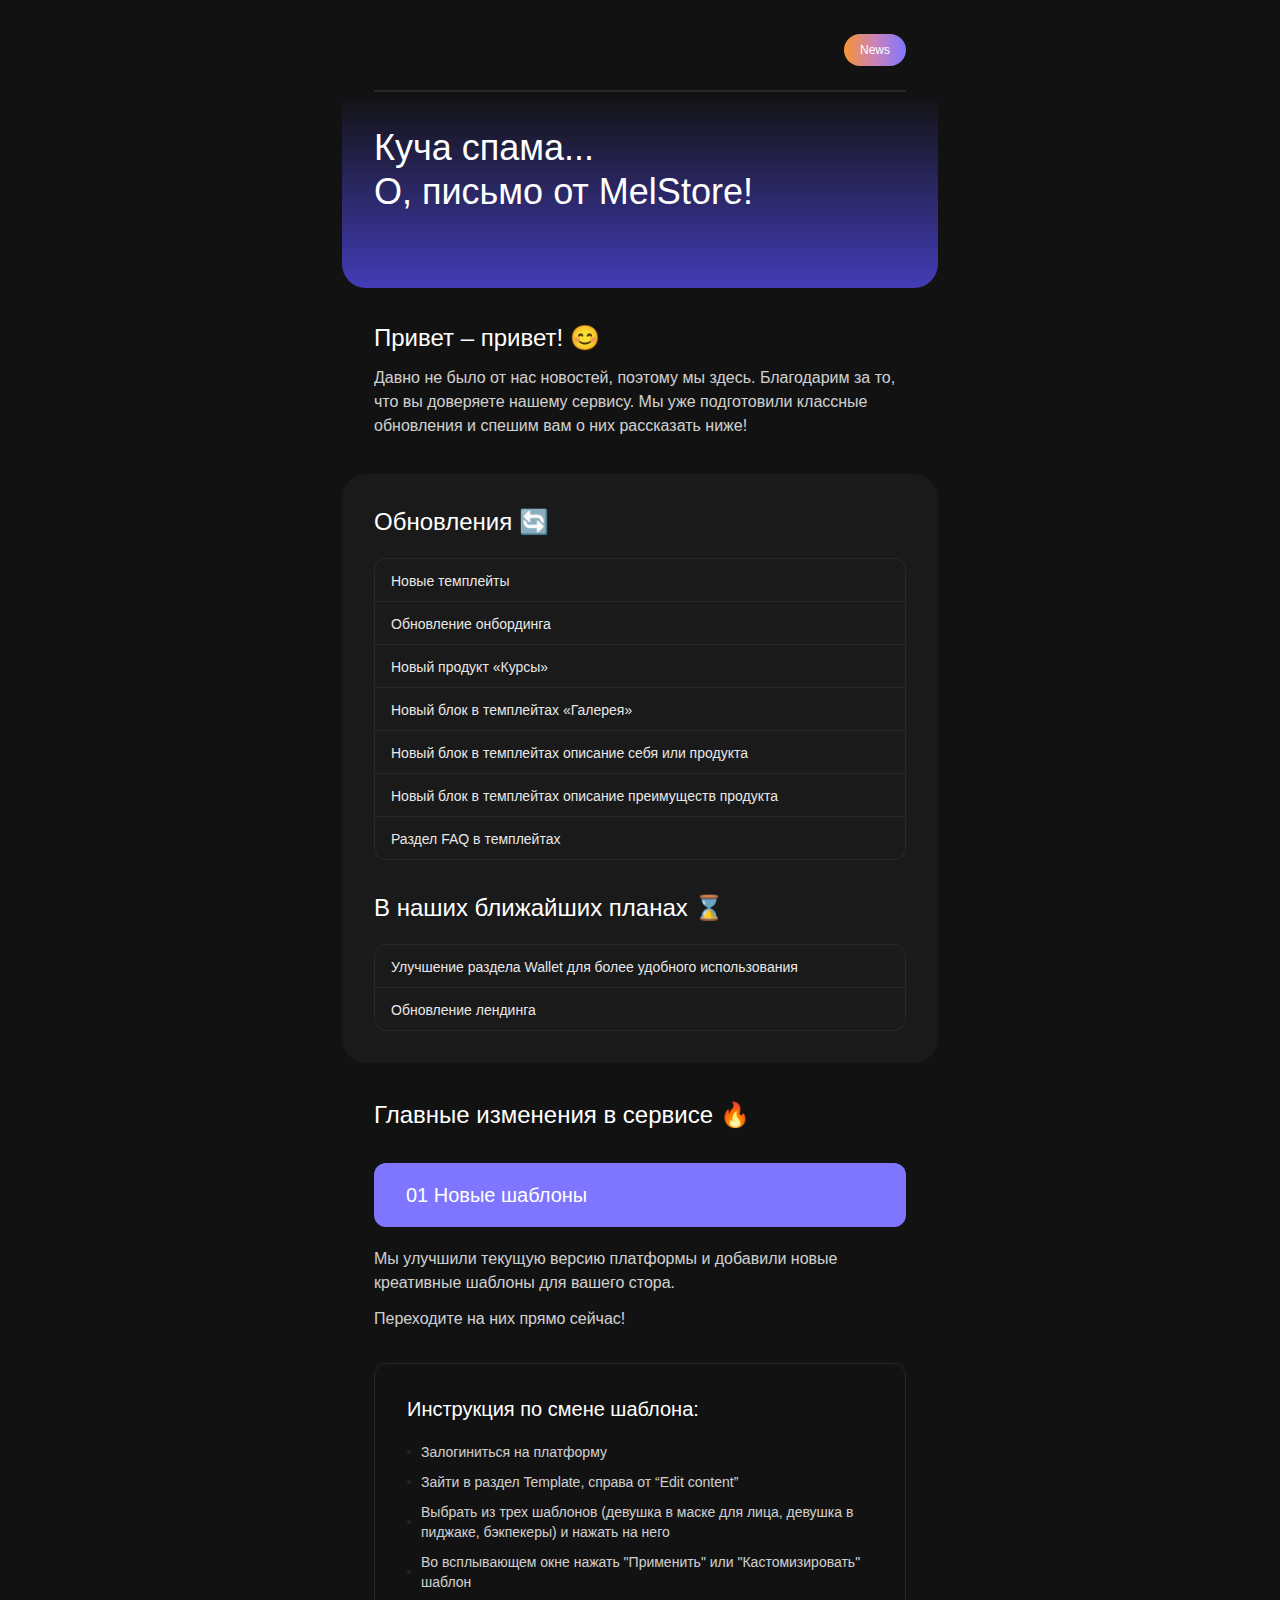
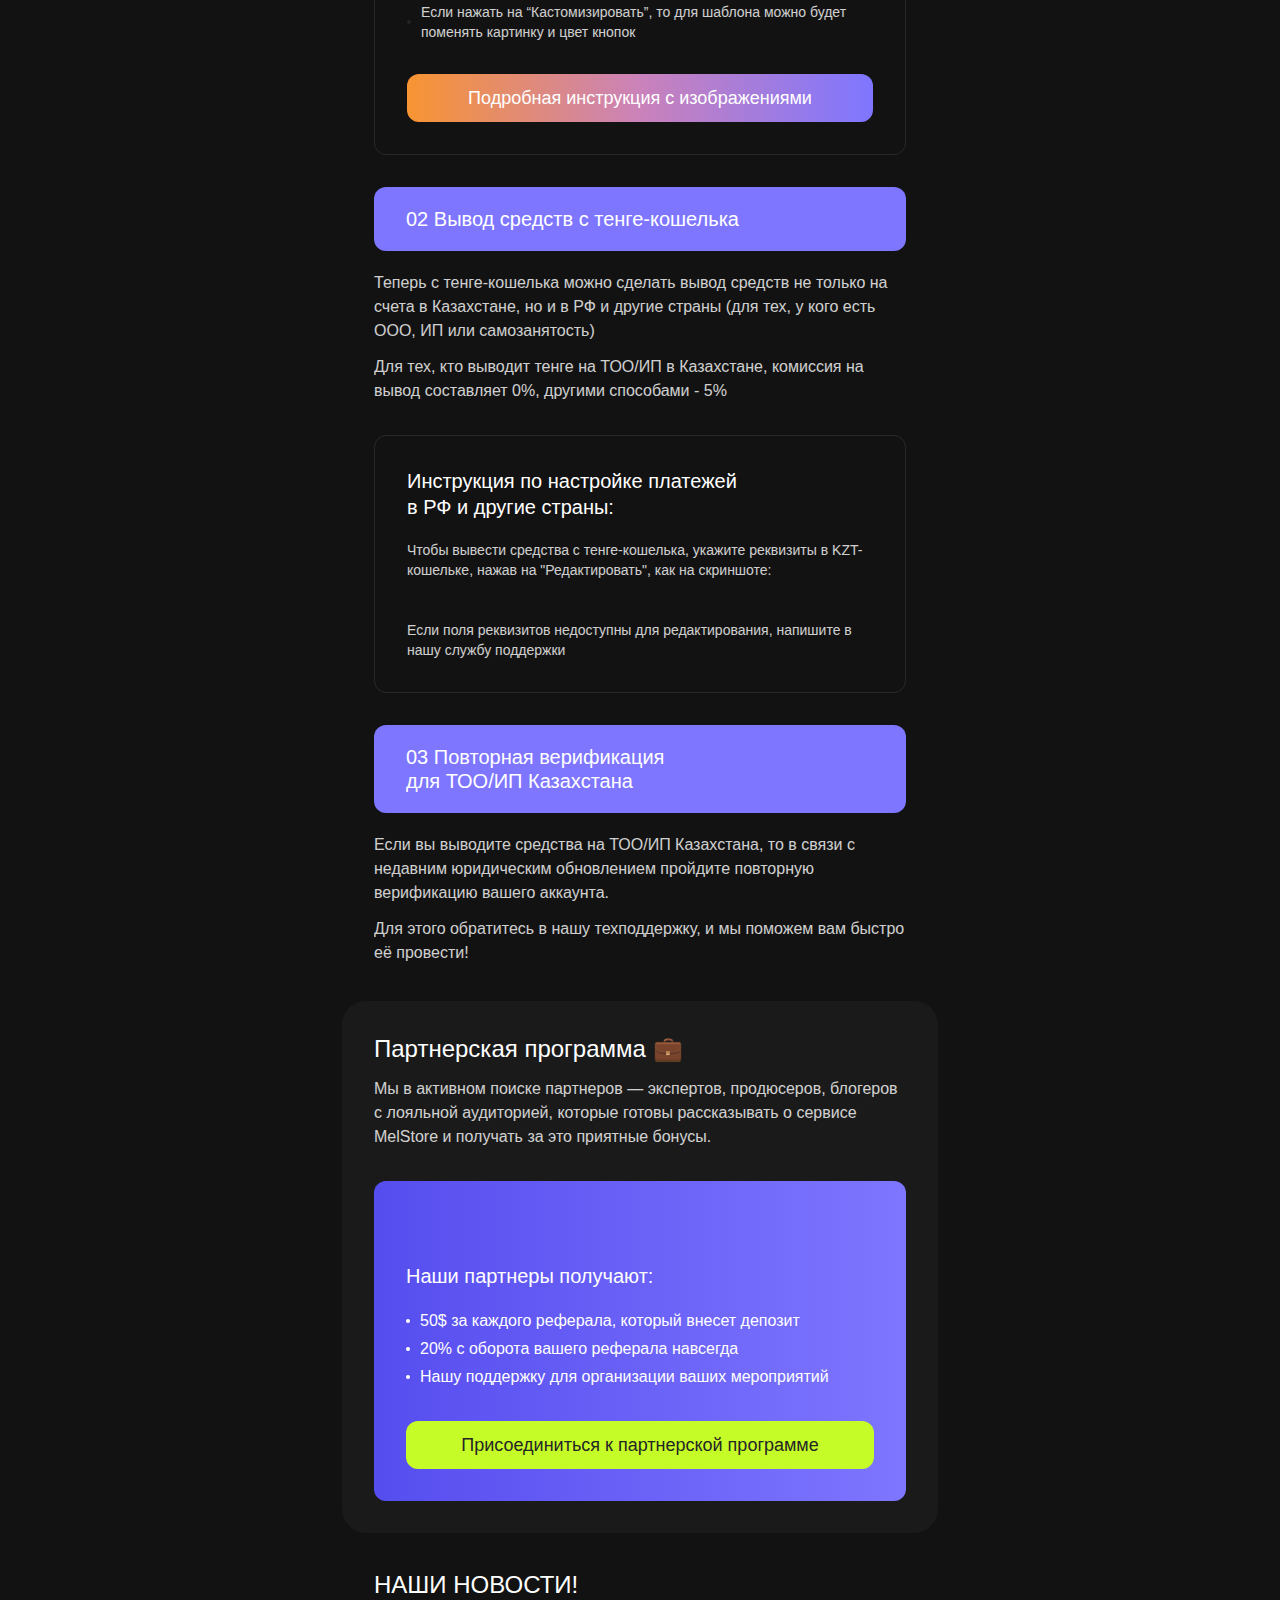
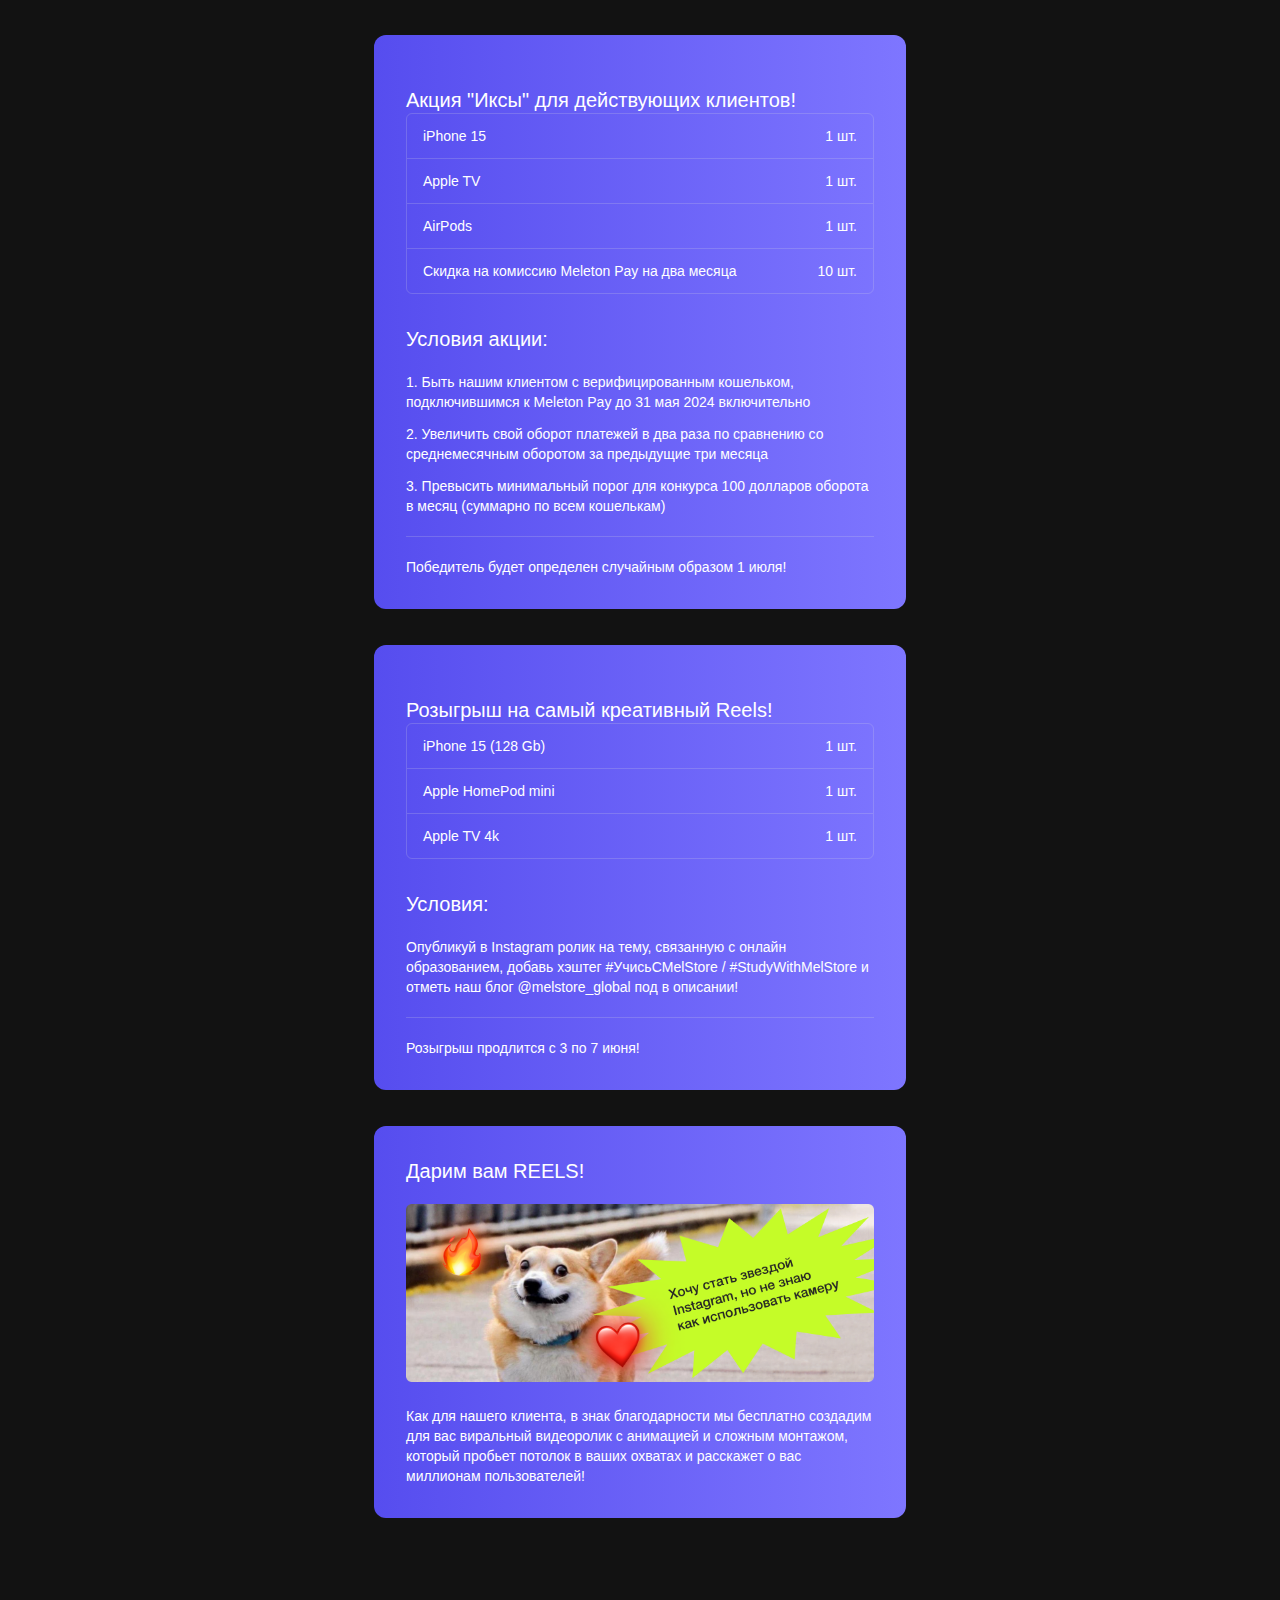
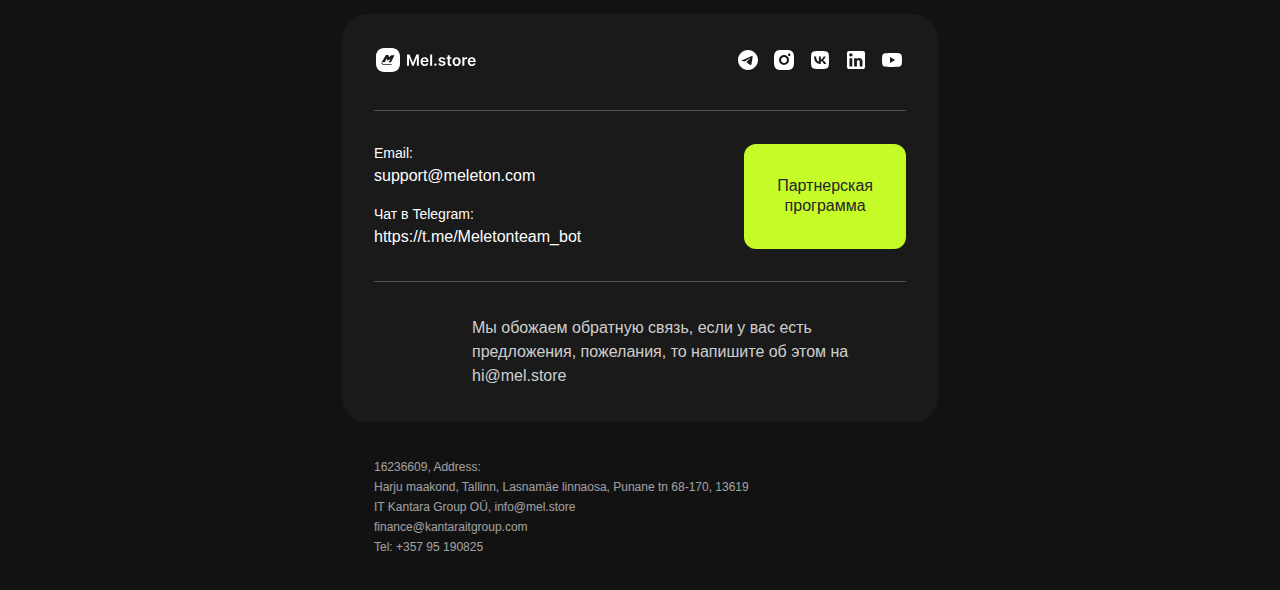
==== commit 223ad296: "fixed text center" ====
--- a/dark.html
+++ b/dark.html
@@ -141,7 +141,7 @@
                         <span style="background: #252525; width: 4px; height: 4px; border-radius: 50%; flex-shrink: 0;"></span>
                         <span style="font-size: 14px; line-height: 20px; font-weight: 400; opacity: 0.8;">Если нажать на “Кастомизировать”, то для шаблона можно будет поменять картинку и цвет кнопок</span>
                     </span>
-                    <a href="" style="border-radius: 12px; color: #ffffff; font-size: 18px; line-height: 24px; font-weight: 500; margin-top: 22px; display: flex; width: 100%; height: 48px; align-items: center; justify-content: center; background: linear-gradient(90.00deg, rgb(248, 148, 50),rgb(202, 130, 186) 50%,rgb(126, 118, 255) 100%);">
+                    <a href="" style="border-radius: 12px; color: #ffffff; font-size: 18px; line-height: 24px; font-weight: 500; margin-top: 22px; display: flex; width: 100%; padding: 12px; align-items: center; justify-content: center; background: linear-gradient(90.00deg, rgb(248, 148, 50),rgb(202, 130, 186) 50%,rgb(126, 118, 255) 100%); text-align: center;">
                         Подробная инструкция с изображениями
                     </a>
                 </p>
@@ -206,7 +206,7 @@
                         <span style="width: 4px; height: 4px; border-radius: 50%; background: #ffffff; flex-shrink: 0;"></span>
                         <span>Нашу поддержку для организации ваших мероприятий</span>
                     </span>
-                    <a href="" style="background: #C5FC28; width: 100%; display: flex; align-items: center; justify-content: center; padding: 12px; font-size: 18px; line-height: 24px; font-weight: 500; color: #252525; border-radius: 12px;">
+                    <a href="" style="background: #C5FC28; width: 100%; display: flex; align-items: center; justify-content: center; padding: 12px; font-size: 18px; line-height: 24px; font-weight: 500; color: #252525; border-radius: 12px; text-align: center;">
                         Присоединиться к партнерской программе
                     </a>
                 </p>
@@ -350,7 +350,7 @@
         </tr>
     </table>
 
-    <table>
+    <table style="width: 100%;">
         <tr>
             <td style="border-radius: 24px; background: #1A1A1A; padding: 32px; width: 100%;">
                 <table style="padding-bottom: 32px; border-bottom: 1px solid #515151; width: 100%; margin-bottom: 32px;">
@@ -402,7 +402,7 @@
                 </table>
                 <table style="padding-bottom: 32px; border-bottom: 1px solid #515151; width: 100%;">
                     <tr>
-                        <ul style="display: flex; justify-content: space-between;">
+                        <ul style="display: flex; justify-content: space-between; flex-wrap: wrap; gap: 20px; align-items: center;">
                             <li style="display: flex; flex-direction: column;">
                                 <p style="font-family: 'Helvetica Neue',sans-serif;font-size: 14px;font-weight: 400;line-height: 21px; color: #FFFFFF;">
                                     Email:
@@ -428,8 +428,8 @@
                 </table>
                 <table>
                     <tr>
-                        <td style="display: flex; margin-top: 32px;">
-                            <img src="https://email-mel-tore-project.onrender.com/images/footer_cat.png" alt="">
+                        <td style="display: flex; align-items: center; margin-top: 32px;">
+                            <img src="https://email-mel-tore-project.onrender.com/images/footer_cat.png" style="flex-shrink: 0; width: 72px;" alt="">
                             <p style="font-size: 16px;font-weight: 400;line-height: 24px; margin-left: 24px; color: #FFFFFFCC;">
                                 Мы обожаем обратную связь, если у вас есть предложения, пожелания, то напишите об этом на <a style="color: #FFFFFFCC;" href="hi@mel.store">hi@mel.store</a>
                             </p>
